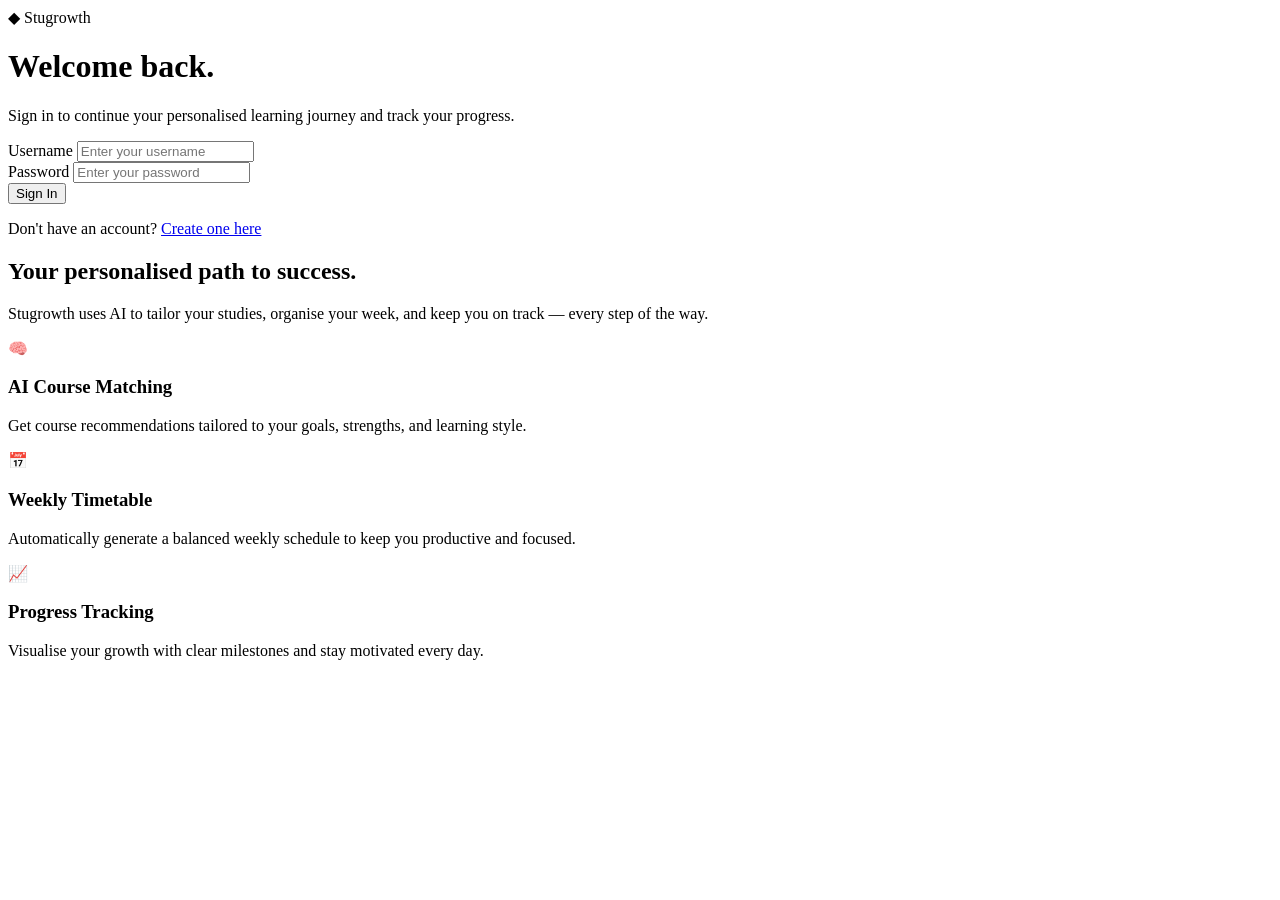
==== index.html @ 28a4c2a5 "Initial Stugrowth frontend" ====
<!DOCTYPE html>
<html lang="en">
<head>
  <meta charset="UTF-8" />
  <meta name="viewport" content="width=device-width, initial-scale=1.0" />
  <title>Stugrowth – Sign In</title>
  <link rel="stylesheet" href="static/style.css" />
  <link href="https://fonts.googleapis.com/css2?family=Playfair+Display:wght@600;700&family=DM+Sans:wght@300;400;500&display=swap" rel="stylesheet" />
</head>
<body>

  <div class="split-screen">

    <!-- LEFT SIDE: Login Panel -->
    <div class="left-panel">

      <div class="left-inner">

        <!-- Logo -->
        <div class="logo">
          <span class="logo-icon">&#9670;</span>
          <span class="logo-text">Stugrowth</span>
        </div>

        <!-- Heading -->
        <h1 class="welcome-heading">Welcome back.</h1>

        <!-- Description -->
        <p class="welcome-desc">
          Sign in to continue your personalised learning journey and track your progress.
        </p>

        <!-- Login Form -->
        <div class="form-group">
          <label for="username">Username</label>
          <input
            type="text"
            id="username"
            name="username"
            placeholder="Enter your username"
            autocomplete="username"
          />
        </div>

        <div class="form-group">
          <label for="password">Password</label>
          <input
            type="password"
            id="password"
            name="password"
            placeholder="Enter your password"
            autocomplete="current-password"
          />
        </div>

        <button class="btn-signin" id="signinBtn">Sign In</button>

        <p class="create-account">
          Don't have an account?
          <a href="#" id="createAccountLink">Create one here</a>
        </p>

      </div><!-- /left-inner -->

    </div><!-- /left-panel -->


    <!-- RIGHT SIDE: Feature Panel -->
    <div class="right-panel">

      <div class="right-inner">

        <!-- Main Heading -->
        <h2 class="right-heading">Your personalised path to success.</h2>

        <!-- Description -->
        <p class="right-desc">
          Stugrowth uses AI to tailor your studies, organise your week, and keep you on track — every step of the way.
        </p>

        <!-- Feature Cards -->
        <div class="feature-cards">

          <div class="card">
            <div class="card-icon">&#x1F9E0;</div>
            <div class="card-content">
              <h3>AI Course Matching</h3>
              <p>Get course recommendations tailored to your goals, strengths, and learning style.</p>
            </div>
          </div>

          <div class="card">
            <div class="card-icon">&#x1F4C5;</div>
            <div class="card-content">
              <h3>Weekly Timetable</h3>
              <p>Automatically generate a balanced weekly schedule to keep you productive and focused.</p>
            </div>
          </div>

          <div class="card">
            <div class="card-icon">&#x1F4C8;</div>
            <div class="card-content">
              <h3>Progress Tracking</h3>
              <p>Visualise your growth with clear milestones and stay motivated every day.</p>
            </div>
          </div>

        </div><!-- /feature-cards -->

      </div><!-- /right-inner -->

    </div><!-- /right-panel -->

  </div><!-- /split-screen -->

  <script src="static/script.js"></script>
</body>
</html>
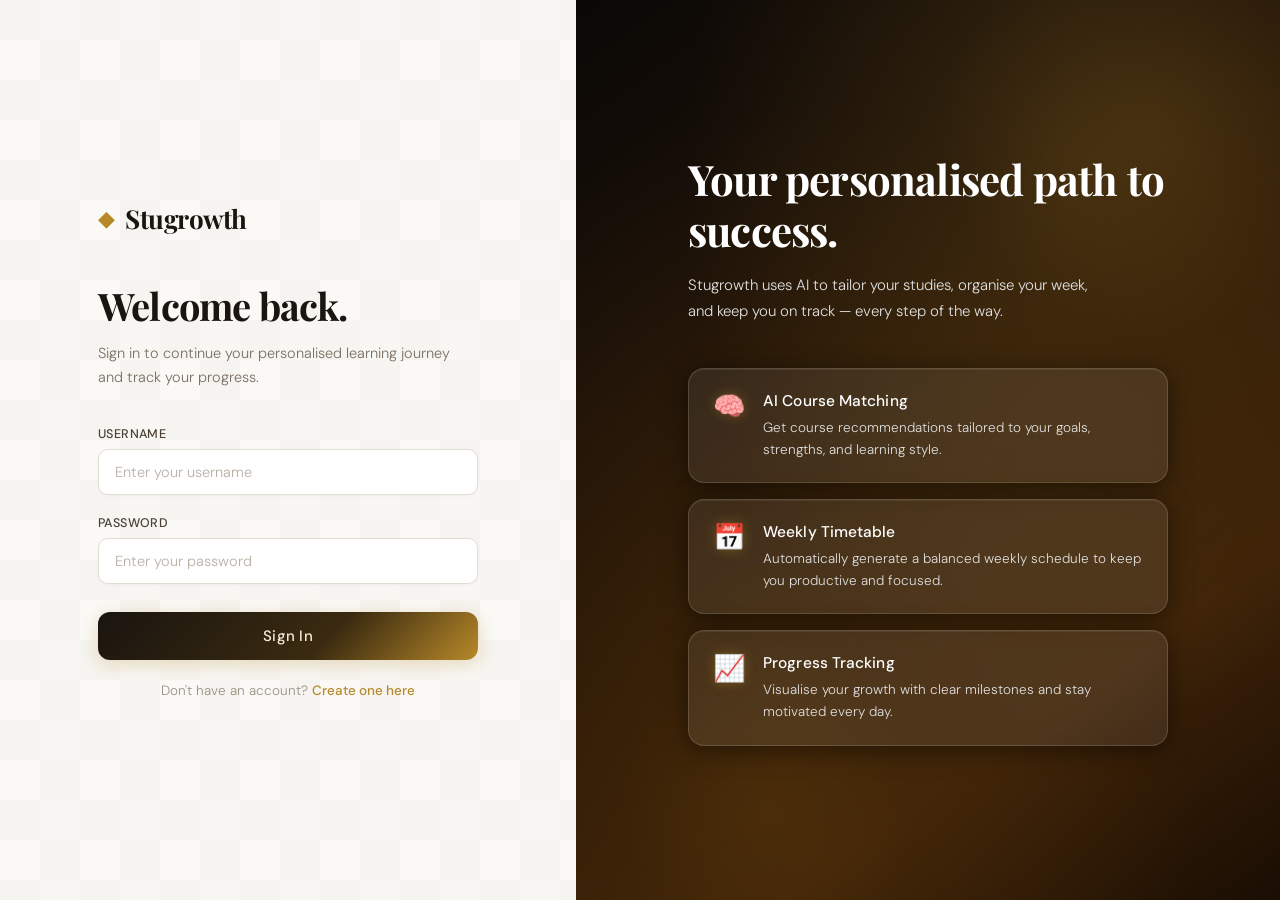
==== commit 0663e67e: "converted dashboard to light content with dark sidebar layout" ====
--- a/index.html
+++ b/index.html
@@ -57,7 +57,7 @@
 
         <p class="create-account">
           Don't have an account?
-          <a href="#" id="createAccountLink">Create one here</a>
+          <a href="pages/signup.html" id="createAccountLink">Create one here</a>
         </p>
 
       </div><!-- /left-inner -->
--- a/static/style.css
+++ b/static/style.css
@@ -0,0 +1,377 @@
+/* =============================================
+   STUGROWTH — style.css
+   Shared styles for login & signup pages.
+   dashboard.html uses its own scoped styles.
+   ============================================= */
+
+/* ---------- Reset & Base ---------- */
+*, *::before, *::after {
+  margin: 0;
+  padding: 0;
+  box-sizing: border-box;
+}
+
+html, body {
+  height: 100%;
+  font-family: 'DM Sans', sans-serif;
+  font-size: 16px;
+  color: #1a1a1a;
+  background: #f5f4f0;
+}
+
+/* ---------- Split Screen Container ---------- */
+.split-screen {
+  display: flex;
+  min-height: 100vh;
+  width: 100%;
+}
+
+/* =============================================
+   LEFT PANEL — Light Login Side
+   ============================================= */
+.left-panel {
+  flex: 0 0 45%;
+  background: #faf9f6;
+  display: flex;
+  align-items: center;
+  justify-content: center;
+  padding: 60px 48px;
+  position: relative;
+}
+
+/* Subtle texture/noise overlay */
+.left-panel::before {
+  content: '';
+  position: absolute;
+  inset: 0;
+  background-image: url("data:image/svg+xml,%3Csvg width='80' height='80' viewBox='0 0 80 80' xmlns='http://www.w3.org/2000/svg'%3E%3Cg fill='none' fill-rule='evenodd'%3E%3Cg fill='%23c9b99a' fill-opacity='0.07'%3E%3Cpath d='M0 0h40v40H0V0zm40 40h40v40H40V40zm0-40h2l-2 2V0zm0 4l4-4h2l-6 6V4zm0 4l8-8h2L40 10V8zm0 4L52 0h2L40 14v-2zm0 4L56 0h2L40 18v-2zm0 4L60 0h2L40 22v-2zm0 4L64 0h2L40 26v-2zm0 4L68 0h2L40 30v-2zm0 4L72 0h2L40 34v-2zm0 4L76 0h2L40 38v-2zm0 4L80 0v2L42 40h-2zm4 0L80 4v2L46 40h-2zm4 0L80 8v2L50 40h-2zm4 0l28-28v2L54 40h-2zm4 0l24-24v2L58 40h-2zm4 0l20-20v2L62 40h-2zm4 0l16-16v2L66 40h-2zm4 0l12-12v2L70 40h-2zm4 0l8-8v2l-6 6h-2zm4 0l4-4v2l-2 2h-2z'/%3E%3C/g%3E%3C/g%3E%3C/svg%3E");
+  pointer-events: none;
+  z-index: 0;
+}
+
+.left-inner {
+  position: relative;
+  z-index: 1;
+  width: 100%;
+  max-width: 380px;
+}
+
+/* ---------- Logo ---------- */
+.logo {
+  display: flex;
+  align-items: center;
+  gap: 10px;
+  margin-bottom: 48px;
+}
+
+.logo-icon {
+  font-size: 22px;
+  color: #b8892a;
+  display: inline-block;
+  animation: spin-slow 8s linear infinite;
+}
+
+@keyframes spin-slow {
+  from { transform: rotate(0deg); }
+  to   { transform: rotate(360deg); }
+}
+
+.logo-text {
+  font-family: 'Playfair Display', serif;
+  font-size: 26px;
+  font-weight: 700;
+  color: #1a1510;
+  letter-spacing: -0.5px;
+}
+
+/* ---------- Welcome Heading ---------- */
+.welcome-heading {
+  font-family: 'Playfair Display', serif;
+  font-size: 38px;
+  font-weight: 700;
+  color: #1a1510;
+  line-height: 1.15;
+  margin-bottom: 14px;
+  letter-spacing: -0.8px;
+}
+
+/* ---------- Description ---------- */
+.welcome-desc {
+  font-size: 14.5px;
+  font-weight: 300;
+  color: #7a6f62;
+  line-height: 1.65;
+  margin-bottom: 36px;
+}
+
+/* ---------- Form Groups ---------- */
+.form-group {
+  display: flex;
+  flex-direction: column;
+  gap: 7px;
+  margin-bottom: 20px;
+}
+
+.form-group label {
+  font-size: 12.5px;
+  font-weight: 500;
+  color: #4a4035;
+  letter-spacing: 0.4px;
+  text-transform: uppercase;
+}
+
+.form-group input {
+  width: 100%;
+  padding: 13px 16px;
+  background: #ffffff;
+  border: 1.5px solid #e4ddd3;
+  border-radius: 10px;
+  font-family: 'DM Sans', sans-serif;
+  font-size: 14.5px;
+  color: #1a1510;
+  outline: none;
+  transition: border-color 0.2s ease, box-shadow 0.2s ease;
+  box-shadow: 0 1px 3px rgba(0,0,0,0.04);
+}
+
+.form-group input::placeholder {
+  color: #b8afa5;
+  font-weight: 300;
+}
+
+.form-group input:focus {
+  border-color: #b8892a;
+  box-shadow: 0 0 0 3px rgba(184, 137, 42, 0.12);
+}
+
+/* ---------- Sign In Button ---------- */
+.btn-signin {
+  width: 100%;
+  padding: 14px;
+  margin-top: 8px;
+  background: linear-gradient(135deg, #1a1510 0%, #3a2a10 60%, #b8892a 100%);
+  color: #f5ecd9;
+  font-family: 'DM Sans', sans-serif;
+  font-size: 15px;
+  font-weight: 500;
+  letter-spacing: 0.3px;
+  border: none;
+  border-radius: 12px;
+  cursor: pointer;
+  box-shadow: 0 4px 18px rgba(184, 137, 42, 0.28);
+  transition: transform 0.15s ease, box-shadow 0.15s ease, opacity 0.15s ease;
+}
+
+.btn-signin:hover {
+  transform: translateY(-2px);
+  box-shadow: 0 8px 28px rgba(184, 137, 42, 0.38);
+  opacity: 0.93;
+}
+
+.btn-signin:active {
+  transform: translateY(0);
+  box-shadow: 0 3px 10px rgba(184, 137, 42, 0.22);
+}
+
+/* ---------- Create Account Link ---------- */
+.create-account {
+  margin-top: 22px;
+  font-size: 13.5px;
+  color: #9a8f82;
+  font-weight: 300;
+  text-align: center;
+}
+
+.create-account a {
+  color: #b8892a;
+  font-weight: 500;
+  text-decoration: none;
+  transition: color 0.2s ease;
+}
+
+.create-account a:hover {
+  color: #8a6518;
+  text-decoration: underline;
+}
+
+/* =============================================
+   RIGHT PANEL — Dark Gradient Feature Side
+   ============================================= */
+.right-panel {
+  flex: 0 0 55%;
+  background:
+    radial-gradient(ellipse at 70% 20%, rgba(184, 137, 42, 0.18) 0%, transparent 55%),
+    radial-gradient(ellipse at 30% 80%, rgba(90, 55, 10, 0.35) 0%, transparent 60%),
+    linear-gradient(145deg, #0a0806 0%, #1c1108 30%, #2e1a06 55%, #3d2208 75%, #1a0e03 100%);
+  display: flex;
+  align-items: center;
+  justify-content: center;
+  padding: 60px 56px;
+  position: relative;
+  overflow: hidden;
+}
+
+/* Decorative glow orbs */
+.right-panel::before {
+  content: '';
+  position: absolute;
+  width: 420px;
+  height: 420px;
+  background: radial-gradient(circle, rgba(184, 137, 42, 0.12) 0%, transparent 70%);
+  top: -80px;
+  right: -80px;
+  border-radius: 50%;
+  pointer-events: none;
+}
+
+.right-panel::after {
+  content: '';
+  position: absolute;
+  width: 300px;
+  height: 300px;
+  background: radial-gradient(circle, rgba(120, 80, 15, 0.15) 0%, transparent 70%);
+  bottom: -60px;
+  left: 40px;
+  border-radius: 50%;
+  pointer-events: none;
+}
+
+.right-inner {
+  position: relative;
+  z-index: 1;
+  width: 100%;
+  max-width: 480px;
+}
+
+/* ---------- Right Heading ---------- */
+.right-heading {
+  font-family: 'Playfair Display', serif;
+  font-size: 42px;
+  font-weight: 700;
+  color: #ffffff;
+  line-height: 1.2;
+  letter-spacing: -0.8px;
+  margin-bottom: 18px;
+}
+
+/* Gold accent on last word feel — highlight */
+.right-heading em {
+  color: #d4a843;
+  font-style: normal;
+}
+
+/* ---------- Right Description ---------- */
+.right-desc {
+  font-size: 15px;
+  font-weight: 300;
+  color: #e0e0e0;
+  line-height: 1.7;
+  margin-bottom: 44px;
+  max-width: 400px;
+}
+
+/* ---------- Feature Cards ---------- */
+.feature-cards {
+  display: flex;
+  flex-direction: column;
+  gap: 16px;
+}
+
+.card {
+  display: flex;
+  align-items: flex-start;
+  gap: 18px;
+  background: rgba(255, 255, 255, 0.08);
+  border: 1px solid rgba(255, 255, 255, 0.15);
+  border-radius: 16px;
+  padding: 22px 24px;
+  backdrop-filter: blur(6px);
+  -webkit-backdrop-filter: blur(6px);
+  box-shadow:
+    0 4px 24px rgba(0, 0, 0, 0.5),
+    0 1px 0 rgba(255, 255, 255, 0.07) inset;
+  transition: transform 0.2s ease, border-color 0.2s ease, box-shadow 0.2s ease;
+  cursor: default;
+}
+
+.card:hover {
+  transform: translateY(-3px);
+  border-color: rgba(255, 255, 255, 0.28);
+  box-shadow:
+    0 12px 36px rgba(0, 0, 0, 0.6),
+    0 0 0 1px rgba(184, 137, 42, 0.25),
+    inset 0 1px 0 rgba(255, 255, 255, 0.1);
+}
+
+.card-icon {
+  font-size: 26px;
+  line-height: 1;
+  flex-shrink: 0;
+  margin-top: 2px;
+  filter: drop-shadow(0 0 6px rgba(184, 137, 42, 0.4));
+}
+
+.card-content h3 {
+  font-family: 'DM Sans', sans-serif;
+  font-size: 15.5px;
+  font-weight: 500;
+  color: #ffffff;
+  margin-bottom: 6px;
+  letter-spacing: 0.1px;
+}
+
+.card-content p {
+  font-size: 13.5px;
+  font-weight: 300;
+  color: #e0e0e0;
+  line-height: 1.6;
+}
+
+/* =============================================
+   RESPONSIVE — Tablet / Mobile
+   ============================================= */
+@media (max-width: 900px) {
+  .split-screen {
+    flex-direction: column;
+  }
+
+  .left-panel,
+  .right-panel {
+    flex: none;
+    width: 100%;
+    padding: 48px 32px;
+  }
+
+  .left-inner,
+  .right-inner {
+    max-width: 480px;
+    margin: 0 auto;
+  }
+
+  .right-heading {
+    font-size: 32px;
+  }
+
+  .welcome-heading {
+    font-size: 30px;
+  }
+}
+
+@media (max-width: 480px) {
+  .left-panel,
+  .right-panel {
+    padding: 36px 24px;
+  }
+
+  .right-heading {
+    font-size: 26px;
+  }
+
+  .welcome-heading {
+    font-size: 26px;
+  }
+
+  .card {
+    padding: 18px 18px;
+  }
+}
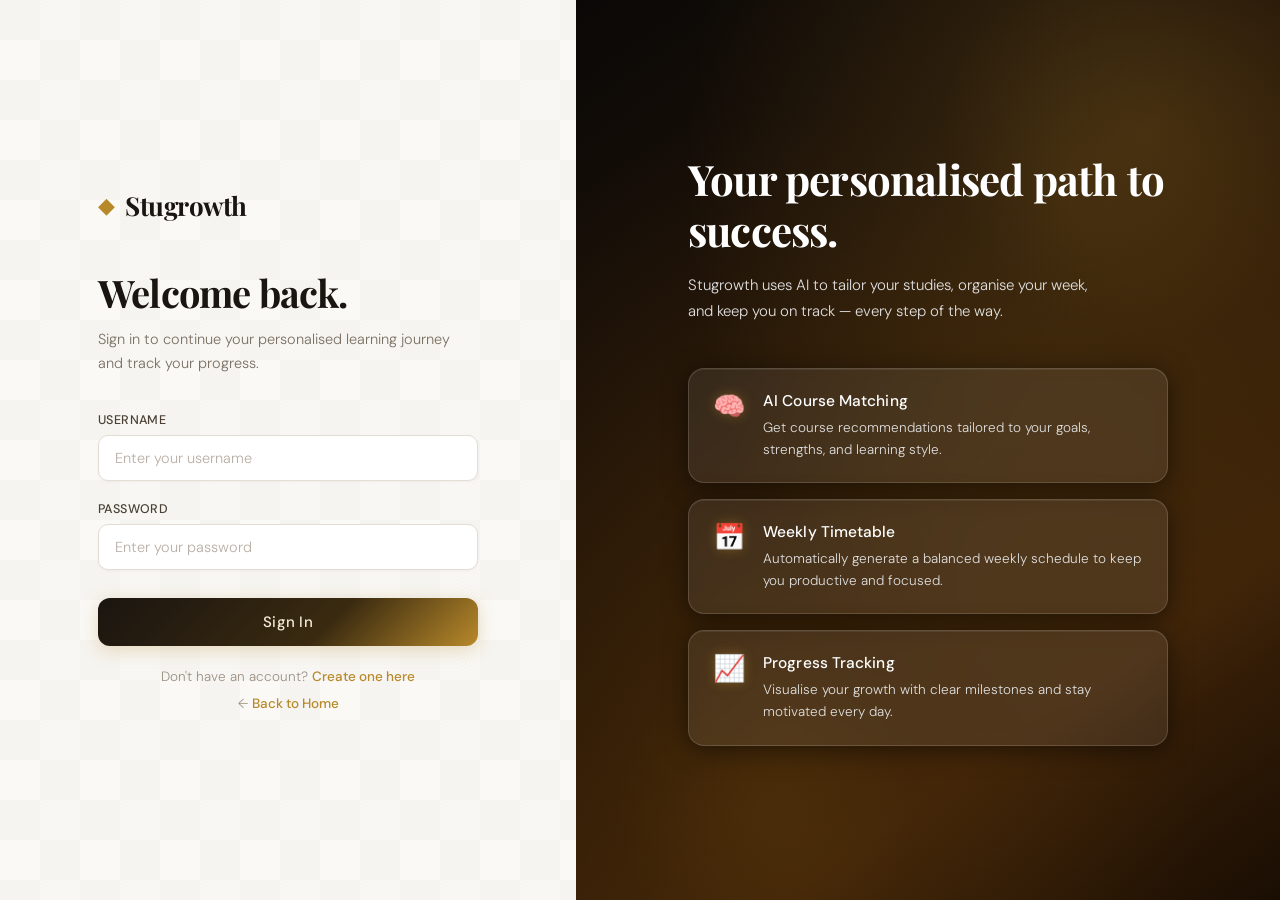
==== commit ef54fa6d: "connected landing page navigation" ====
--- a/index.html
+++ b/index.html
@@ -60,6 +60,10 @@
           <a href="pages/signup.html" id="createAccountLink">Create one here</a>
         </p>
 
+        <p class="create-account" style="margin-top: 10px;">
+          &#8592; <a href="landing.html">Back to Home</a>
+        </p>
+
       </div><!-- /left-inner -->
 
     </div><!-- /left-panel -->
